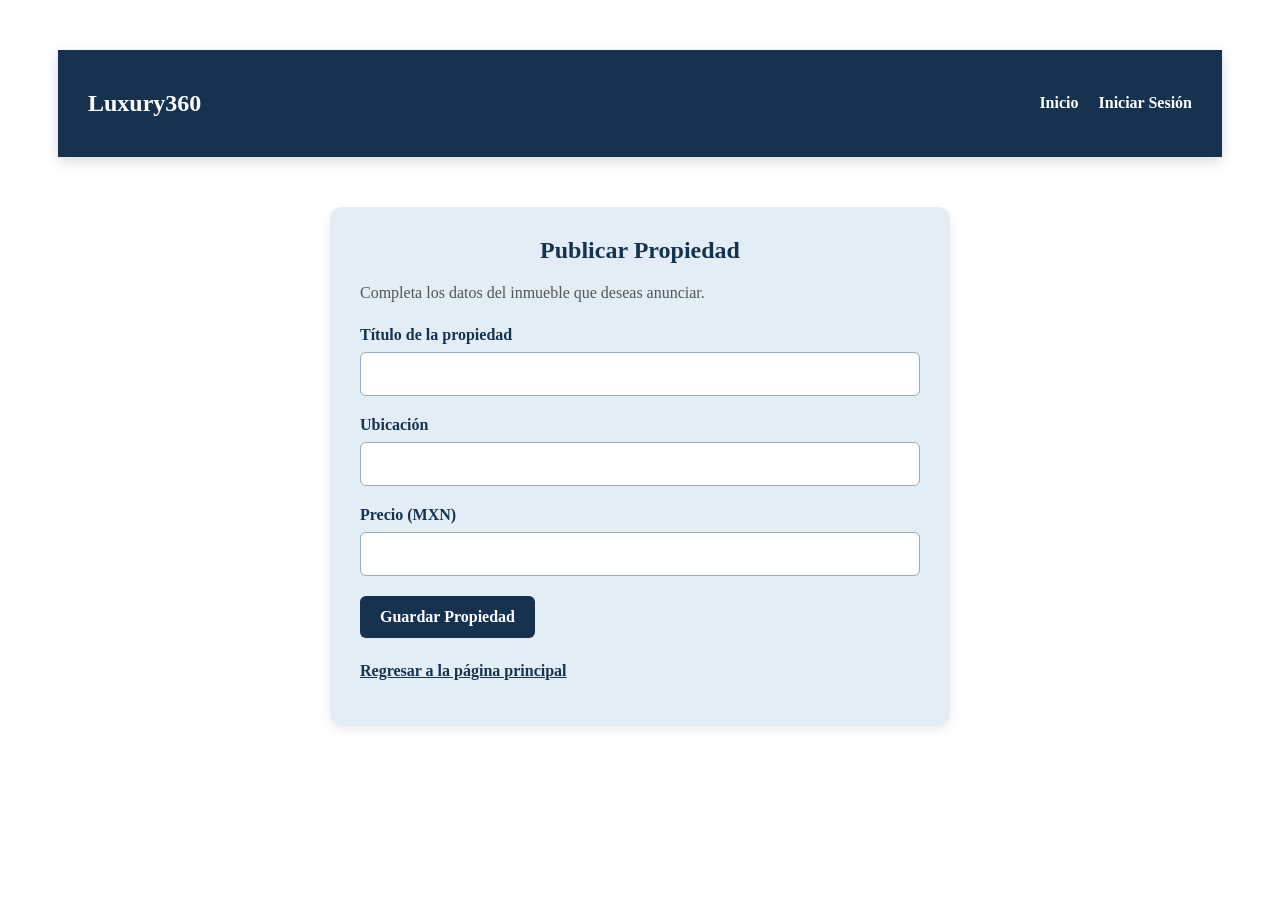
==== agregar-propiedad.html @ bcf7e5f4 "Feat: implementacion de login y formulario de propiedades (pero aun no tenemos DB)" ====
<!DOCTYPE html>
<html lang="es">
<head>
    <meta charset="UTF-8">
    <meta name="viewport" content="width=device-width, initial-scale=1.0">
    <title>Luxury360 | Publicar Propiedad</title>
    <link rel="stylesheet" href="styles.css">
</head>
<body>
    <header>
        <nav class="navbar" aria-label="Navegación principal">
            <h2 class="logo">Luxury360</h2>
            <ul class="menu">
                <li><a href="index.html">Inicio</a></li>
                <li><a href="login.html">Iniciar Sesión</a></li>
            </ul>
        </nav>
    </header>

    <main>
        <section class="contacto formulario-tarjeta" aria-labelledby="titulo-propiedad">
            <h1 id="titulo-propiedad">Publicar Propiedad</h1>
            <p>Completa los datos del inmueble que deseas anunciar.</p>
            <form id="formPropiedad" class="formulario">
                <div class="campo-formulario">
                    <label for="propTitulo">Título de la propiedad</label>
                    <input id="propTitulo" name="titulo" type="text" autocomplete="off" required>
                </div>
                <div class="campo-formulario">
                    <label for="propUbicacion">Ubicación</label>
                    <input id="propUbicacion" name="ubicacion" type="text" autocomplete="address-level2" required>
                </div>
                <div class="campo-formulario">
                    <label for="propPrecio">Precio (MXN)</label>
                    <input id="propPrecio" name="precio" type="number" min="1" step="any" required>
                </div>
                <button class="boton-formulario" type="submit">Guardar Propiedad</button>
            </form>
            <p class="enlace-formulario"><a href="index.html">Regresar a la página principal</a></p>
        </section>
    </main>

    <script src="script.js"></script>
</body>
</html>
---- styles.css ----
/* ESTILOS GENERALES */
body {
    margin: 10;
    font-family: 'Times New Roman', Times, serif, sans-serif;
    background-color: white;
    color: #263238;
}

h1 {
    color: #16324f;
    text-align: center;
}

p {
    color: #555555;
    font-size: 16px;
}

h2 {
    color: #247ba0;
}

h3 {
    color: #2d6a4f;
}

/* CONTENIDO PRINCIPAL */
main {
    max-width: 1100px;
    margin: 40px auto;
    padding: 0 30px;
}

/* BIENVENIDA */
.bienvenida {
    text-align: center;
    padding: 35px 20px;
    background-color: #e3edf5;
    border-radius: 12px;
    margin-bottom: 35px;
}

/* NavBar */
.navbar {
    display: flex; 
    justify-content: space-between;
    margin: 50px;
    align-items: center;
    background-color: #16324f;;
    padding: 20px 30px;
    box-shadow: 0 4px 12px rgba(0, 0, 0, 0.15);
}
/* Logo */
.logo {
    color: white;
    margin: 50;
}
    
/* menu */
.menu {
    list-style: none;
    display: flex;
    gap: 20px;
    margin: 0;
    padding: 0;
}
.menu a {
    text-decoration: none;
    color:  white;
    font-weight: bold;
    transition: color 0.3s ease;
}
.menu a:hover {
    color: #247ba0;
}
.flexbox {
    justify-content: center;
    align-items: center;
    gap: 20px;
}

.bienvenida h1 {
    font-size: 32px;
    margin-bottom: 10px;
}

.bienvenida p {
    font-size: 18px;
}

/* SECCION DE INMUEBLES */
#inmuebles {
    margin-bottom: 40px;
}

#inmuebles h2,
#contacto h2 {
    margin-bottom: 20px;
}

/* ORGANIZACION DE LAS TARJETAS */
.contenedor-propiedades {
    display: grid;
    grid-template-columns: repeat(3, minmax(0, 1fr));
    gap: 25px;
}

/* TARJETA DE PROPIEDAD */
.propiedad {
    background-color: white;
    border-radius: 12px;
    box-shadow: 0 4px 12px rgba(0, 0, 0, 0.08);
    overflow: hidden;
    min-width: 0;
    transition: transform 0.3s ease, box-shadow 0.3s ease;
}
.propiedad:hover {
    transform: translateY(-5px);
    box-shadow: 0 8px 20px rgba(0, 0, 0, 0.60);
}

.propiedad h3 {
    font-size: 22px;
    margin-top: 0;
}

/* FOTOGRAFIA */
.foto-propiedad {
    width: 100%;
    height: 230px;
    object-fit: cover;
    display: block;
}

/* INFORMACION */
.info-propiedad {
    padding: 20px;
}

.precio {
    color: #247ba0;
    font-size: 20px;
    font-weight: bold;
}

/* BOTON */
.info-propiedad button {
    background-color: #16324f;
    color: white;
    border: none;
    padding: 12px 20px;
    border-radius: 6px;
    cursor: pointer;
}

.info-propiedad button:hover {
    background-color: #247ba0;
}

/* CONTACTO */
#contacto {
    background-color: #e3edf5;
    padding: 25px;
    border-radius: 12px;
}

/* FORMULARIOS DE ACCESO Y PUBLICACION */
.formulario-tarjeta {
    max-width: 560px;
    margin: 0 auto;
    padding: 30px;
    background-color: #e3edf5;
    border-radius: 12px;
    box-shadow: 0 4px 12px rgba(0, 0, 0, 0.08);
}

.formulario-tarjeta h1 {
    margin-top: 0;
}

.formulario {
    display: grid;
    gap: 20px;
    margin-top: 24px;
}

.campo-formulario {
    display: grid;
    gap: 8px;
}

.campo-formulario label {
    color: #16324f;
    font-weight: bold;
}

.campo-formulario input {
    box-sizing: border-box;
    width: 100%;
    padding: 12px;
    border: 1px solid #9aabb8;
    border-radius: 6px;
    background-color: white;
    color: #263238;
    font: inherit;
}

.campo-formulario input:focus {
    outline: 3px solid rgba(36, 123, 160, 0.25);
    border-color: #247ba0;
}

.boton-formulario {
    justify-self: start;
    padding: 12px 20px;
    border: 0;
    border-radius: 6px;
    background-color: #16324f;
    color: white;
    font: inherit;
    font-weight: bold;
    cursor: pointer;
}

.boton-formulario:hover {
    background-color: #247ba0;
}

.enlace-formulario {
    margin-top: 24px;
}

.enlace-formulario a {
    color: #16324f;
    font-weight: bold;
}

/* ADAPTACION A PANTALLAS PEQUEÑAS */
@media (max-width: 800px) {
    .contenedor-propiedades {
        grid-template-columns: repeat(2, minmax(0, 1fr));
    }
}

@media (max-width: 550px) {
    .contenedor-propiedades {
        grid-template-columns: 1fr;
    }
    .navbar {
        margin: 15px;
        padding: 15px;
        flex-direction: column;
        align-items: center;
    }
    .menu {
        gap: 10px;
        justify-content: center;
        flex-wrap: wrap;
    }
    .formulario-tarjeta {
        padding: 22px;
    }
}
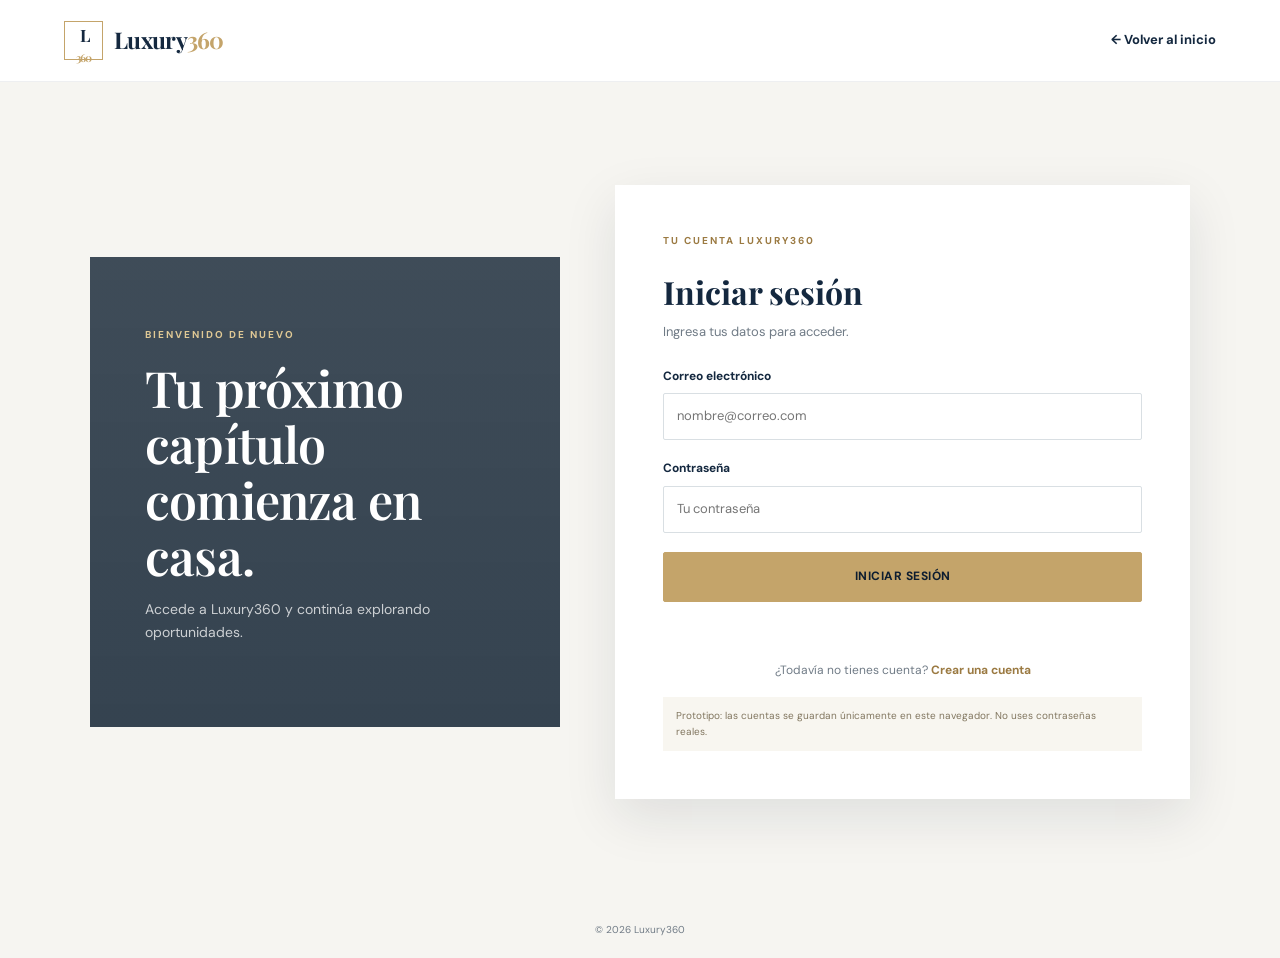
==== commit aac13771: "Versión inicial de Luxury360 con backend y estilos integrados" ====
--- a/agregar-propiedad.html
+++ b/agregar-propiedad.html
@@ -1,45 +1,181 @@
 <!DOCTYPE html>
 <html lang="es">
 <head>
-    <meta charset="UTF-8">
-    <meta name="viewport" content="width=device-width, initial-scale=1.0">
-    <title>Luxury360 | Publicar Propiedad</title>
-    <link rel="stylesheet" href="styles.css">
+  <meta charset="UTF-8">
+  <meta name="viewport" content="width=device-width, initial-scale=1.0">
+
+  <title>Luxury360 | Publicar propiedad</title>
+
+  <link rel="preconnect" href="https://fonts.googleapis.com">
+  <link rel="preconnect" href="https://fonts.gstatic.com" crossorigin>
+
+  <link href="https://fonts.googleapis.com/css2?family=DM+Sans:wght@400;500;600;700&family=Playfair+Display:wght@600;700&display=swap" rel="stylesheet">
+
+  <link rel="stylesheet" href="styles.css">
+  <script src="script.js" defer></script>
+  <script src="proteger-publicacion.js" defer></script>
 </head>
-<body>
-    <header>
-        <nav class="navbar" aria-label="Navegación principal">
-            <h2 class="logo">Luxury360</h2>
-            <ul class="menu">
-                <li><a href="index.html">Inicio</a></li>
-                <li><a href="login.html">Iniciar Sesión</a></li>
-            </ul>
-        </nav>
-    </header>
 
-    <main>
-        <section class="contacto formulario-tarjeta" aria-labelledby="titulo-propiedad">
-            <h1 id="titulo-propiedad">Publicar Propiedad</h1>
-            <p>Completa los datos del inmueble que deseas anunciar.</p>
-            <form id="formPropiedad" class="formulario">
-                <div class="campo-formulario">
-                    <label for="propTitulo">Título de la propiedad</label>
-                    <input id="propTitulo" name="titulo" type="text" autocomplete="off" required>
-                </div>
-                <div class="campo-formulario">
-                    <label for="propUbicacion">Ubicación</label>
-                    <input id="propUbicacion" name="ubicacion" type="text" autocomplete="address-level2" required>
-                </div>
-                <div class="campo-formulario">
-                    <label for="propPrecio">Precio (MXN)</label>
-                    <input id="propPrecio" name="precio" type="number" min="1" step="any" required>
-                </div>
-                <button class="boton-formulario" type="submit">Guardar Propiedad</button>
-            </form>
-            <p class="enlace-formulario"><a href="index.html">Regresar a la página principal</a></p>
-        </section>
-    </main>
+<body class="auth-page">
 
-    <script src="script.js"></script>
+  <header class="topbar">
+    <a class="brand" href="index.html">
+      <span class="brand-mark">L<span>360</span></span>
+      <span class="brand-name">Luxury<span>360</span></span>
+    </a>
+
+    <nav class="top-actions">
+      <a class="top-link" href="index.html">Inicio</a>
+      <a class="top-link" href="login.html">Iniciar sesión</a>
+    </nav>
+  </header>
+
+  <main class="register-layout">
+
+    <section class="register-heading">
+      <p class="eyebrow eyebrow-dark">PUBLICA CON LUXURY360</p>
+      <h1>Presenta tu propiedad.</h1>
+      <p>
+        Comparte la información principal del inmueble
+        para que las personas interesadas puedan conocerlo.
+      </p>
+    </section>
+
+    <section class="auth-card register-card">
+
+      <form id="formPropiedad" class="formulario" novalidate>
+
+        <div class="form-grid">
+
+          <div class="campo-formulario">
+            <label for="propTitulo">Título de la propiedad *</label>
+            <input
+              id="propTitulo"
+              name="titulo"
+              type="text"
+              required
+              minlength="5"
+              maxlength="90"
+              placeholder="Ej. Casa moderna con jardín">
+          </div>
+
+          <div class="campo-formulario">
+            <label for="propOperacion">Tipo de publicación *</label>
+            <select id="propOperacion" name="operacion" required>
+              <option value="">Selecciona</option>
+              <option value="venta">En venta</option>
+              <option value="renta">En renta</option>
+            </select>
+          </div>
+
+          <div class="campo-formulario">
+            <label for="propTipo">Tipo de inmueble *</label>
+            <select id="propTipo" name="tipo" required>
+              <option value="">Selecciona</option>
+              <option value="casa">Casa</option>
+              <option value="departamento">Departamento</option>
+              <option value="terreno">Terreno</option>
+              <option value="local">Local comercial</option>
+              <option value="oficina">Oficina</option>
+            </select>
+          </div>
+
+          <div class="campo-formulario">
+            <label for="propPrecio">Precio (MXN) *</label>
+            <input
+              id="propPrecio"
+              name="precio"
+              type="number"
+              min="1"
+              max="999999999"
+              step="1"
+              required
+              placeholder="Ej. 1500000">
+          </div>
+
+          <div class="campo-formulario">
+            <label for="propDireccion">Dirección *</label>
+            <input
+              id="propDireccion"
+              name="direccion"
+              type="text"
+              required
+              maxlength="255"
+              placeholder="Calle y número">
+          </div>
+
+          <div class="campo-formulario">
+            <label for="propCiudad">Ciudad o municipio *</label>
+            <input
+              id="propCiudad"
+              name="ciudad"
+              type="text"
+              required
+              maxlength="100"
+              placeholder="Ej. Naucalpan">
+          </div>
+
+          <div class="campo-formulario">
+            <label for="propEstado">Estado *</label>
+            <input
+              id="propEstado"
+              name="estado"
+              type="text"
+              required
+              maxlength="100"
+              placeholder="Ej. Estado de México">
+          </div>
+
+          <div class="campo-formulario">
+            <label for="propImagen">URL de fotografía (opcional)</label>
+            <input
+              id="propImagen"
+              name="imagen"
+              type="url"
+              maxlength="500"
+              placeholder="https://...">
+          </div>
+
+        </div>
+
+        <div class="campo-formulario">
+          <label for="propDescripcion">Descripción *</label>
+          <textarea
+            id="propDescripcion"
+            name="descripcion"
+            rows="4"
+            minlength="20"
+            maxlength="700"
+            required
+            placeholder="Describe las características principales de tu propiedad."></textarea>
+        </div>
+
+        <button class="button button-full" type="submit">
+          Guardar propiedad
+        </button>
+
+        <p
+          class="form-message"
+          id="propiedadMessage"
+          aria-live="polite"></p>
+
+      </form>
+
+      <p class="auth-switch">
+        <a href="index.html">← Regresar a Luxury360</a>
+      </p>
+
+      <p class="demo-note">
+        Las propiedades se registran en la base de datos
+        y quedan asociadas a la cuenta del vendedor.
+      </p>
+
+    </section>
+  </main>
+
+  <footer class="auth-footer">
+    © <span id="currentYear"></span> Luxury360
+  </footer>
+
 </body>
 </html>
--- a/styles.css
+++ b/styles.css
@@ -1,264 +1,248 @@
-
-/* ESTILOS GENERALES */
-body {
-    margin: 10;
-    font-family: 'Times New Roman', Times, serif, sans-serif;
-    background-color: white;
-    color: #263238;
-}
-
-h1 {
-    color: #16324f;
-    text-align: center;
-}
-
-p {
-    color: #555555;
-    font-size: 16px;
-}
-
-h2 {
-    color: #247ba0;
-}
-
-h3 {
-    color: #2d6a4f;
-}
-
-/* CONTENIDO PRINCIPAL */
-main {
-    max-width: 1100px;
-    margin: 40px auto;
-    padding: 0 30px;
-}
-
-/* BIENVENIDA */
-.bienvenida {
-    text-align: center;
-    padding: 35px 20px;
-    background-color: #e3edf5;
-    border-radius: 12px;
-    margin-bottom: 35px;
-}
-
-/* NavBar */
-.navbar {
-    display: flex; 
-    justify-content: space-between;
-    margin: 50px;
-    align-items: center;
-    background-color: #16324f;;
-    padding: 20px 30px;
-    box-shadow: 0 4px 12px rgba(0, 0, 0, 0.15);
-}
-/* Logo */
-.logo {
-    color: white;
-    margin: 50;
-}
-    
-/* menu */
-.menu {
-    list-style: none;
-    display: flex;
-    gap: 20px;
-    margin: 0;
-    padding: 0;
-}
-.menu a {
-    text-decoration: none;
-    color:  white;
-    font-weight: bold;
-    transition: color 0.3s ease;
-}
-.menu a:hover {
-    color: #247ba0;
-}
-.flexbox {
-    justify-content: center;
-    align-items: center;
-    gap: 20px;
-}
-
-.bienvenida h1 {
-    font-size: 32px;
-    margin-bottom: 10px;
-}
-
-.bienvenida p {
-    font-size: 18px;
-}
-
-/* SECCION DE INMUEBLES */
-#inmuebles {
-    margin-bottom: 40px;
-}
-
-#inmuebles h2,
-#contacto h2 {
-    margin-bottom: 20px;
-}
-
-/* ORGANIZACION DE LAS TARJETAS */
-.contenedor-propiedades {
-    display: grid;
-    grid-template-columns: repeat(3, minmax(0, 1fr));
-    gap: 25px;
-}
-
-/* TARJETA DE PROPIEDAD */
-.propiedad {
-    background-color: white;
-    border-radius: 12px;
-    box-shadow: 0 4px 12px rgba(0, 0, 0, 0.08);
-    overflow: hidden;
-    min-width: 0;
-    transition: transform 0.3s ease, box-shadow 0.3s ease;
-}
-.propiedad:hover {
-    transform: translateY(-5px);
-    box-shadow: 0 8px 20px rgba(0, 0, 0, 0.60);
-}
-
-.propiedad h3 {
-    font-size: 22px;
-    margin-top: 0;
-}
-
-/* FOTOGRAFIA */
-.foto-propiedad {
-    width: 100%;
-    height: 230px;
-    object-fit: cover;
-    display: block;
-}
-
-/* INFORMACION */
-.info-propiedad {
-    padding: 20px;
-}
-
-.precio {
-    color: #247ba0;
-    font-size: 20px;
-    font-weight: bold;
-}
-
-/* BOTON */
-.info-propiedad button {
-    background-color: #16324f;
-    color: white;
-    border: none;
-    padding: 12px 20px;
-    border-radius: 6px;
-    cursor: pointer;
-}
-
-.info-propiedad button:hover {
-    background-color: #247ba0;
-}
-
-/* CONTACTO */
-#contacto {
-    background-color: #e3edf5;
-    padding: 25px;
-    border-radius: 12px;
-}
-
-/* FORMULARIOS DE ACCESO Y PUBLICACION */
-.formulario-tarjeta {
-    max-width: 560px;
-    margin: 0 auto;
-    padding: 30px;
-    background-color: #e3edf5;
-    border-radius: 12px;
-    box-shadow: 0 4px 12px rgba(0, 0, 0, 0.08);
-}
-
-.formulario-tarjeta h1 {
-    margin-top: 0;
-}
-
-.formulario {
-    display: grid;
-    gap: 20px;
-    margin-top: 24px;
-}
-
-.campo-formulario {
-    display: grid;
-    gap: 8px;
-}
-
-.campo-formulario label {
-    color: #16324f;
-    font-weight: bold;
-}
-
-.campo-formulario input {
-    box-sizing: border-box;
-    width: 100%;
-    padding: 12px;
-    border: 1px solid #9aabb8;
-    border-radius: 6px;
-    background-color: white;
-    color: #263238;
-    font: inherit;
-}
-
-.campo-formulario input:focus {
-    outline: 3px solid rgba(36, 123, 160, 0.25);
-    border-color: #247ba0;
-}
-
-.boton-formulario {
-    justify-self: start;
-    padding: 12px 20px;
-    border: 0;
-    border-radius: 6px;
-    background-color: #16324f;
-    color: white;
-    font: inherit;
-    font-weight: bold;
-    cursor: pointer;
-}
-
-.boton-formulario:hover {
-    background-color: #247ba0;
-}
-
-.enlace-formulario {
-    margin-top: 24px;
-}
-
-.enlace-formulario a {
-    color: #16324f;
-    font-weight: bold;
-}
-
-/* ADAPTACION A PANTALLAS PEQUEÑAS */
-@media (max-width: 800px) {
-    .contenedor-propiedades {
-        grid-template-columns: repeat(2, minmax(0, 1fr));
-    }
-}
-
-@media (max-width: 550px) {
-    .contenedor-propiedades {
-        grid-template-columns: 1fr;
-    }
-    .navbar {
-        margin: 15px;
-        padding: 15px;
-        flex-direction: column;
-        align-items: center;
-    }
-    .menu {
-        gap: 10px;
-        justify-content: center;
-        flex-wrap: wrap;
-    }
-    .formulario-tarjeta {
-        padding: 22px;
-    }
-}
+/* LUXURY360 — sistema visual */
+:root {
+  --navy: #14283f;
+  --navy-deep: #0d1d30;
+  --gold: #c4a46a;
+  --gold-light: #e0c995;
+  --ink: #202a35;
+  --muted: #707b86;
+  --paper: #f6f5f1;
+  --white: #ffffff;
+  --line: #e5e4df;
+  --success: #247a52;
+  --danger: #b42318;
+  --shadow: 0 18px 50px rgba(15, 32, 49, .10);
+}
+* { box-sizing: border-box; }
+html { scroll-behavior: smooth; }
+body { margin: 0; font-family: "DM Sans", Arial, sans-serif; color: var(--ink); background: var(--white); line-height: 1.6; }
+body.menu-open { overflow: hidden; }
+a { color: inherit; text-decoration: none; }
+button, input, select, textarea { font: inherit; }
+button, a { -webkit-tap-highlight-color: transparent; }
+img { max-width: 100%; }
+[hidden] { display: none !important; }
+
+/* Barra superior */
+.topbar { height: 82px; padding: 0 clamp(20px, 5vw, 76px); display: flex; align-items: center; justify-content: space-between; background: var(--white); position: relative; z-index: 20; border-bottom: 1px solid rgba(20,40,63,.07); }
+.brand { display: inline-flex; align-items: center; gap: 11px; }
+.brand-mark { width: 39px; height: 39px; border: 1px solid var(--gold); display: grid; place-items: center; color: var(--navy); font-family: "Playfair Display", Georgia, serif; font-size: 17px; font-weight: 700; letter-spacing: -2px; }
+.brand-mark span { color: var(--gold); font-size: 11px; letter-spacing: -1px; }
+.brand-name { color: var(--navy); font-family: "Playfair Display", Georgia, serif; font-size: 23px; font-weight: 700; letter-spacing: -.7px; }
+.brand-name span { color: var(--gold); }
+.menu-toggle { margin-right: 18px; }
+.topbar > .brand { margin-right: auto; }
+.icon-button { border: 0; background: transparent; color: var(--navy); cursor: pointer; display: inline-grid; place-items: center; }
+.menu-toggle { width: 42px; height: 42px; }
+.hamburger, .hamburger::before, .hamburger::after { width: 23px; height: 2px; background: var(--navy); display: block; position: relative; transition: .2s ease; }
+.hamburger::before, .hamburger::after { content: ""; position: absolute; left: 0; }
+.hamburger::before { top: -7px; }
+.hamburger::after { top: 7px; }
+.top-actions { display: flex; align-items: center; gap: 24px; }
+.top-link { color: var(--navy); font-size: 13px; font-weight: 700; }
+.top-link:hover, .footer-column a:hover { color: var(--gold); }
+
+/* Botones */
+.button { display: inline-flex; justify-content: center; align-items: center; gap: 12px; min-height: 50px; padding: 0 24px; border: 1px solid var(--gold); border-radius: 2px; background: var(--gold); color: var(--navy-deep); font-size: 12px; font-weight: 700; letter-spacing: .5px; text-transform: uppercase; cursor: pointer; transition: .2s ease; }
+.button:hover { background: var(--gold-light); border-color: var(--gold-light); transform: translateY(-1px); }
+.button-small { min-height: 42px; padding: 0 18px; }
+.button-outline { background: transparent; color: white; border-color: rgba(255,255,255,.65); }
+.button-outline:hover { color: var(--navy); background: white; border-color: white; }
+.button-light { background: white; border-color: white; color: var(--navy); }
+.button-light:hover { background: var(--gold-light); border-color: var(--gold-light); }
+.button-full { width: 100%; }
+
+/* Menú lateral */
+.sidebar-backdrop { position: fixed; inset: 0; z-index: 29; background: rgba(5,15,26,.52); opacity: 0; visibility: hidden; transition: .25s ease; }
+.sidebar { position: fixed; z-index: 30; inset: 0 auto 0 0; width: min(340px, 88vw); padding: 27px 28px; background: var(--navy-deep); color: white; transform: translateX(-105%); transition: transform .28s ease; display: flex; flex-direction: column; box-shadow: 20px 0 60px rgba(0,0,0,.18); }
+body.menu-open .sidebar { transform: translateX(0); }
+body.menu-open .sidebar-backdrop { opacity: 1; visibility: visible; }
+.sidebar-head { display: flex; justify-content: space-between; align-items: center; padding-bottom: 35px; border-bottom: 1px solid rgba(255,255,255,.12); }
+.brand-sidebar .brand-name { color: white; }
+.brand-sidebar .brand-mark { color: white; }
+.close-menu { color: white; font-size: 32px; line-height: 1; width: 38px; height: 38px; }
+.sidebar-label, .eyebrow { font-size: 10px; font-weight: 700; letter-spacing: 2px; }
+.sidebar-label { color: var(--gold); margin: 32px 0 13px; }
+.side-nav { display: grid; gap: 5px; }
+.side-nav a { display: flex; align-items: center; gap: 15px; padding: 12px 10px; color: rgba(255,255,255,.84); font-size: 14px; border-radius: 3px; transition: .2s; }
+.side-nav a span { width: 22px; color: var(--gold); font-size: 19px; text-align: center; }
+.side-nav a:hover { background: rgba(255,255,255,.08); color: white; padding-left: 15px; }
+.sidebar-callout { margin-top: auto; padding: 19px; background: rgba(255,255,255,.07); border-left: 2px solid var(--gold); }
+.sidebar-callout p { margin: 0 0 5px; color: rgba(255,255,255,.65); font-size: 12px; }
+.sidebar-callout a { color: var(--gold-light); font-size: 13px; font-weight: 700; }
+.sidebar-bottom { display: flex; gap: 18px; padding-top: 22px; font-size: 12px; color: rgba(255,255,255,.7); }
+
+/* Portada */
+.hero { min-height: 590px; position: relative; display: flex; align-items: center; overflow: hidden; color: white; background: #1b2e40 url("https://images.unsplash.com/photo-1600596542815-ffad4c1539a9?auto=format&fit=crop&w=2000&q=90") center/cover no-repeat; }
+.hero-shade { position: absolute; inset: 0; background: linear-gradient(90deg, rgba(8,22,37,.88) 0%, rgba(8,22,37,.62) 48%, rgba(8,22,37,.08) 100%); }
+.hero-content { position: relative; z-index: 1; width: min(1180px, 100%); margin: 0 auto; padding: 90px 35px 105px; }
+.eyebrow { color: var(--gold-light); margin: 0 0 17px; }
+.hero h1, .auth-aside h1, .register-heading h1 { margin: 0; font-family: "Playfair Display", Georgia, serif; font-size: clamp(42px, 6vw, 68px); line-height: 1.12; font-weight: 600; letter-spacing: -.8px; }
+.hero h1 em, .about-copy h2 em { color: var(--gold-light); font-style: normal; }
+.hero-copy { max-width: 480px; color: rgba(255,255,255,.78); font-size: 16px; margin: 23px 0 30px; }
+.hero-actions { display: flex; flex-wrap: wrap; gap: 13px; }
+.hero-note { position: absolute; z-index: 1; right: clamp(20px, 5vw, 75px); bottom: 28px; color: rgba(255,255,255,.8); font-size: 11px; letter-spacing: .8px; }
+.hero-note span { display: inline-block; width: 7px; height: 7px; margin-right: 8px; border-radius: 50%; background: var(--gold); }
+
+/* Secciones */
+.section-wrap { width: min(1180px, calc(100% - 64px)); margin-left: auto; margin-right: auto; }
+.quick-search { padding-top: 76px; padding-bottom: 75px; border-bottom: 1px solid var(--line); }
+.eyebrow-dark { color: #9b7a42; }
+.quick-search h2, .section-heading h2, .about-copy h2, .sell-banner h2 { margin: 0; color: var(--navy); font-family: "Playfair Display", Georgia, serif; font-size: clamp(30px, 4vw, 42px); line-height: 1.2; }
+.search-actions { display: grid; grid-template-columns: repeat(3, 1fr); gap: 14px; margin-top: 30px; }
+.search-tile { display: flex; align-items: center; gap: 15px; min-height: 88px; padding: 17px 19px; border: 1px solid var(--line); background: white; transition: .2s; }
+.search-tile:hover { border-color: var(--gold); box-shadow: var(--shadow); transform: translateY(-3px); }
+.tile-icon { color: var(--gold); font-size: 27px; }
+.search-tile strong, .search-tile small { display: block; }
+.search-tile strong { color: var(--navy); font-size: 14px; }
+.search-tile small { color: var(--muted); font-size: 11px; }
+.tile-arrow { margin-left: auto; color: var(--gold); font-size: 20px; }
+.properties-section { padding-top: 83px; padding-bottom: 90px; }
+.section-heading { display: flex; justify-content: space-between; align-items: end; gap: 25px; margin-bottom: 30px; }
+.section-subtitle { margin: 12px 0 0; color: var(--muted); font-size: 14px; }
+.filter-tabs { display: flex; gap: 5px; padding: 4px; background: var(--paper); }
+.filter-tab { border: 0; background: transparent; padding: 9px 15px; color: var(--muted); font-size: 12px; font-weight: 700; cursor: pointer; }
+.filter-tab.is-active { background: var(--navy); color: white; }
+.property-grid { display: grid; grid-template-columns: repeat(3, minmax(0,1fr)); gap: 22px; }
+.property-card { min-width: 0; background: white; border: 1px solid var(--line); transition: .25s ease; }
+.property-card:hover { transform: translateY(-5px); box-shadow: var(--shadow); }
+.property-image-wrap { height: 235px; position: relative; overflow: hidden; background: var(--paper); }
+.property-image { width: 100%; height: 100%; display: block; object-fit: cover; transition: transform .5s ease; }
+.property-card:hover .property-image { transform: scale(1.04); }
+.property-tag { position: absolute; top: 15px; left: 15px; padding: 6px 10px; color: var(--navy); background: var(--gold-light); font-size: 10px; font-weight: 700; letter-spacing: .7px; text-transform: uppercase; }
+.property-tag-rent { background: white; }
+.property-info { padding: 21px; }
+.property-location { margin: 0 0 6px; color: #9b7a42; font-size: 11px; font-weight: 700; letter-spacing: .5px; text-transform: uppercase; }
+.property-info h3 { margin: 0; color: var(--navy); font-family: "Playfair Display", Georgia, serif; font-size: 22px; }
+.property-description { min-height: 44px; margin: 9px 0 18px; color: var(--muted); font-size: 12px; }
+.property-bottom { display: flex; justify-content: space-between; align-items: center; gap: 10px; padding-top: 15px; border-top: 1px solid var(--line); }
+.property-price { color: var(--navy); font-size: 16px; }
+.property-price small { color: var(--muted); font-size: 9px; font-weight: 500; }
+.text-button { border: 0; padding: 0; background: none; color: #9b7a42; font-size: 11px; font-weight: 700; cursor: pointer; }
+.text-button:hover { color: var(--navy); }
+.empty-state { padding: 30px; text-align: center; color: var(--muted); background: var(--paper); }
+
+/* Llamado a publicar y acerca de */
+.sell-banner { display: flex; justify-content: space-between; align-items: center; gap: 30px; padding: 55px 60px; background: var(--navy); color: white; }
+.sell-banner .eyebrow { color: var(--gold-light); }
+.sell-banner h2 { color: white; }
+.sell-banner p:not(.eyebrow) { max-width: 520px; margin: 13px 0 0; color: rgba(255,255,255,.68); font-size: 13px; }
+.about-section { display: grid; grid-template-columns: 1fr 1fr; gap: 75px; align-items: center; padding-top: 100px; padding-bottom: 100px; }
+.about-image { height: 420px; overflow: hidden; }
+.about-image img { width: 100%; height: 100%; object-fit: cover; }
+.about-copy h2 { font-size: clamp(30px, 3.5vw, 40px); }
+.about-copy h2 em { color: #ad8c53; }
+.about-copy > p:not(.eyebrow) { max-width: 490px; color: var(--muted); font-size: 14px; line-height: 1.9; margin: 20px 0; }
+
+/* Pie de página */
+.site-footer { padding: 55px clamp(25px, 6vw, 85px) 0; background: var(--navy-deep); color: white; }
+.footer-main { width: min(1180px, 100%); margin: 0 auto; display: grid; grid-template-columns: 1.5fr 1fr 1fr 1.4fr; gap: 35px; padding-bottom: 48px; }
+.footer-brand .brand-name { color: white; }
+.footer-brand p { color: rgba(255,255,255,.55); font-size: 12px; }
+.footer-column { display: flex; flex-direction: column; align-items: flex-start; gap: 9px; }
+.footer-column h3 { margin: 0 0 7px; color: var(--gold-light); font-size: 12px; letter-spacing: 1px; text-transform: uppercase; }
+.footer-column a { color: rgba(255,255,255,.7); font-size: 12px; transition: color .2s; overflow-wrap: anywhere; }
+.social-links { display: flex; gap: 8px; margin-top: 8px; }
+.social-links a { display: grid; place-items: center; width: 29px; height: 29px; border: 1px solid rgba(255,255,255,.3); color: var(--gold-light); font-weight: 700; }
+.footer-bottom { display: flex; justify-content: space-between; gap: 15px; padding: 17px 0; border-top: 1px solid rgba(255,255,255,.12); color: rgba(255,255,255,.45); font-size: 10px; }
+
+/* Formularios de acceso y registro */
+.auth-page { min-height: 100vh; background: var(--paper); }
+.auth-page .topbar { background: white; }
+.auth-layout { width: min(1100px, calc(100% - 40px)); min-height: calc(100vh - 140px); margin: 30px auto; display: grid; grid-template-columns: .9fr 1.1fr; align-items: center; gap: 55px; }
+.auth-aside { min-height: 470px; display: flex; flex-direction: column; justify-content: center; padding: 55px; color: white; background: linear-gradient(rgba(11,28,45,.78),rgba(11,28,45,.82)), url("https://images.unsplash.com/photo-1600607687939-ce8a6c25118c?auto=format&fit=crop&w=1100&q=85") center/cover; }
+.auth-aside h1 { font-size: clamp(36px, 4vw, 50px); }
+.auth-aside > p:last-child { color: rgba(255,255,255,.75); font-size: 14px; }
+.auth-card { width: 100%; padding: clamp(25px, 4vw, 48px); background: white; box-shadow: var(--shadow); }
+.auth-card h2 { margin: 0; color: var(--navy); font-family: "Playfair Display", Georgia, serif; font-size: 32px; }
+.form-intro { margin: 5px 0 0; color: var(--muted); font-size: 13px; }
+.formulario { display: grid; gap: 19px; margin-top: 24px; }
+.campo-formulario { display: grid; gap: 7px; min-width: 0; }
+.campo-formulario label { color: var(--navy); font-size: 12px; font-weight: 700; }
+.campo-formulario input, .campo-formulario select, .campo-formulario textarea { width: 100%; min-height: 47px; padding: 11px 13px; border: 1px solid #d9dfe3; border-radius: 2px; outline: none; background: #fff; color: var(--ink); font-size: 13px; transition: border .2s, box-shadow .2s; }
+.campo-formulario textarea { resize: vertical; min-height: 110px; }
+.campo-formulario input:focus, .campo-formulario select:focus, .campo-formulario textarea:focus { border-color: var(--gold); box-shadow: 0 0 0 3px rgba(196,164,106,.16); }
+.campo-formulario input:invalid:not(:placeholder-shown), .campo-formulario select:invalid, .campo-formulario textarea:invalid:not(:placeholder-shown) { border-color: #d58c83; }
+.form-grid { display: grid; grid-template-columns: repeat(2, minmax(0,1fr)); gap: 17px; }
+.auth-switch { margin: 22px 0 0; color: var(--muted); font-size: 12px; text-align: center; }
+.auth-switch a { color: #9b7a42; font-weight: 700; }
+.demo-note { margin: 17px 0 0; padding: 11px 13px; background: #f8f6f0; color: #81765f; font-size: 10px; line-height: 1.6; }
+.form-message { min-height: 18px; margin: 0; font-size: 12px; }
+.form-message.error { color: var(--danger); }
+.form-message.success { color: var(--success); }
+.register-layout { width: min(900px, calc(100% - 36px)); margin: 55px auto 75px; }
+.register-heading { text-align: center; margin-bottom: 30px; }
+.register-heading h1 { color: var(--navy); font-size: clamp(38px, 5vw, 54px); }
+.register-heading > p:last-child { max-width: 600px; margin: 12px auto 0; color: var(--muted); font-size: 14px; }
+.register-card { padding: clamp(22px, 4vw, 48px); }
+.form-section-title { display: flex; align-items: center; gap: 15px; padding-bottom: 13px; border-bottom: 1px solid var(--line); }
+.form-section-title > span { color: var(--gold); font-family: "Playfair Display", Georgia, serif; font-size: 25px; }
+.form-section-title h2 { font-size: 21px; }
+.form-section-title p { margin: 2px 0 0; color: var(--muted); font-size: 11px; }
+.sat-title { margin-top: 12px; }
+.conditional-fields { display: grid; gap: 15px; padding: 17px; background: #faf9f6; border: 1px solid var(--line); }
+.notice { padding: 10px 12px; background: #f4efe3; color: #76613c; font-size: 11px; }
+.check-row { display: flex; align-items: flex-start; gap: 10px; color: var(--muted); font-size: 11px; }
+.check-row input { margin-top: 3px; accent-color: var(--navy); }
+.auth-footer { padding: 20px; color: var(--muted); font-size: 10px; text-align: center; }
+
+/* Avisos */
+.toast { position: fixed; z-index: 100; top: 18px; right: 18px; max-width: min(420px, calc(100vw - 36px)); padding: 14px 18px; color: white; background: var(--success); box-shadow: var(--shadow); font-size: 13px; }
+.toast.error { background: var(--danger); }
+
+/* Adaptación responsive */
+@media (max-width: 850px) {
+  .property-grid { grid-template-columns: repeat(2, minmax(0,1fr)); }
+  .about-section { gap: 35px; }
+  .footer-main { grid-template-columns: repeat(2,1fr); }
+  .auth-layout { gap: 25px; }
+  .auth-aside { padding: 35px; }
+}
+@media (max-width: 620px) {
+  .topbar { height: 70px; padding: 0 17px; }
+  .top-actions { gap: 12px; }
+  .top-actions .top-link { display: none; }
+  .brand-name { font-size: 20px; }
+  .hero { min-height: 560px; }
+  .hero-content { padding: 70px 24px 100px; }
+  .hero h1 { font-size: 43px; }
+  .hero-copy { font-size: 14px; }
+  .hero-actions { align-items: stretch; flex-direction: column; max-width: 270px; }
+  .hero-note { left: 24px; right: auto; }
+  .section-wrap { width: calc(100% - 36px); }
+  .quick-search { padding-top: 55px; padding-bottom: 55px; }
+  .search-actions { grid-template-columns: 1fr; }
+  .properties-section { padding-top: 60px; padding-bottom: 65px; }
+  .section-heading { align-items: flex-start; flex-direction: column; }
+  .filter-tabs { width: 100%; }
+  .filter-tab { flex: 1; padding: 9px 6px; }
+  .property-grid { grid-template-columns: 1fr; }
+  .property-image-wrap { height: 235px; }
+  .sell-banner { align-items: flex-start; flex-direction: column; padding: 35px 25px; }
+  .about-section { grid-template-columns: 1fr; gap: 28px; padding-top: 65px; padding-bottom: 65px; }
+  .about-image { height: 280px; }
+  .footer-main { grid-template-columns: 1fr 1fr; gap: 28px 18px; }
+  .footer-bottom { flex-direction: column; }
+  .auth-layout { display: block; margin-top: 18px; }
+  .auth-aside { display: none; }
+  .auth-card { padding: 25px 20px; }
+  .register-layout { margin-top: 35px; }
+  .form-grid { grid-template-columns: 1fr; }
+}
+@media (prefers-reduced-motion: reduce) {
+  *, *::before, *::after { scroll-behavior: auto !important; transition-duration: .01ms !important; animation-duration: .01ms !important; }
+}
+.property-card-aiven .property-bottom {
+    display: flex;
+    flex-wrap: wrap;
+    align-items: center;
+    gap: 12px;
+}
+
+.property-card-aiven .property-price {
+    width: 100%;
+}
+
+.property-card-aiven .text-button {
+    font-size: 13px;
+}
